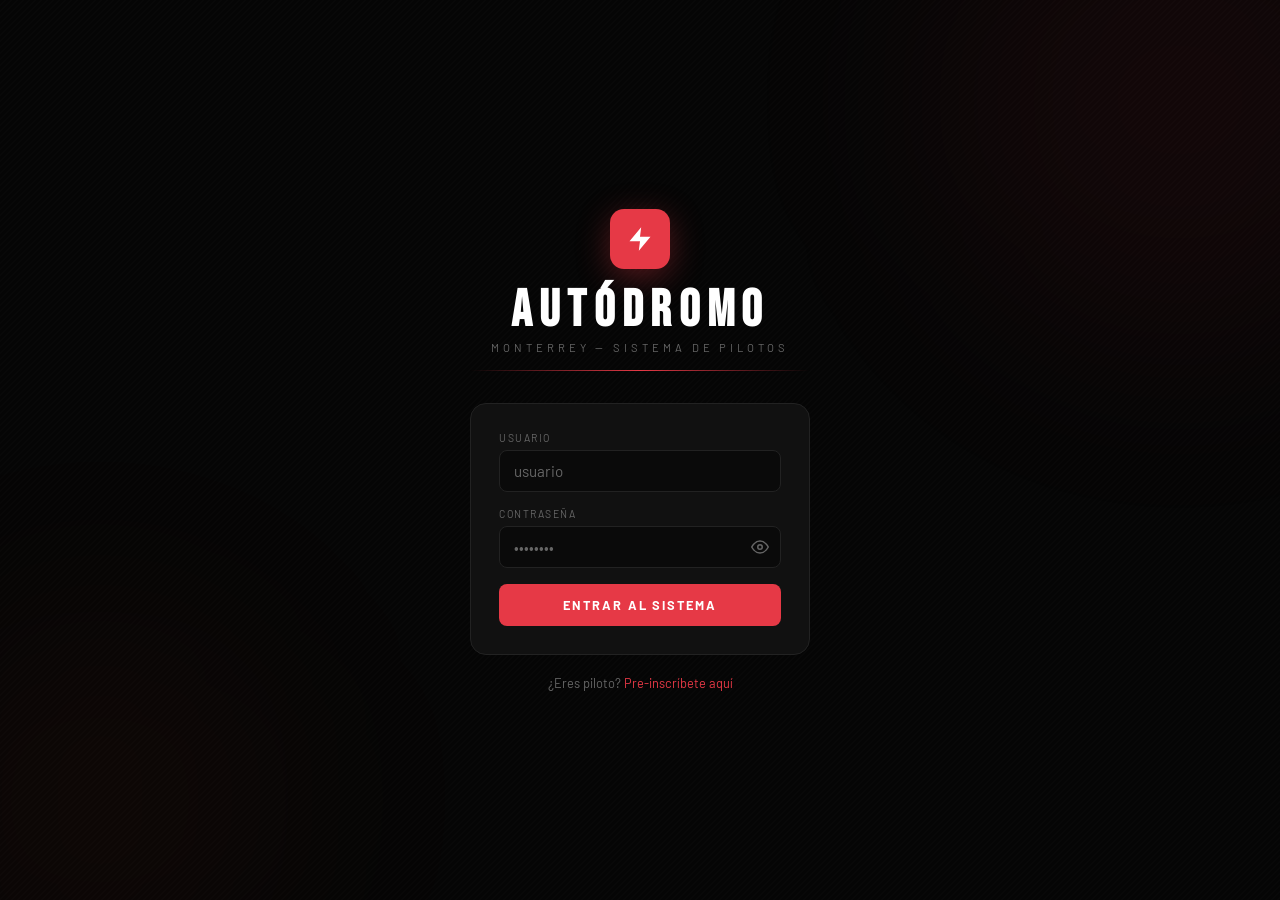
==== index.html @ 5948410a "primer commit" ====
<!DOCTYPE html>
<html lang="es">
<head>
  <meta charset="UTF-8" />
  <meta name="viewport" content="width=device-width, initial-scale=1.0" />
  <title>Autódromo Monterrey</title>
  <link rel="preconnect" href="https://fonts.googleapis.com" />
  <link href="https://fonts.googleapis.com/css2?family=Bebas+Neue&family=Barlow:wght@300;400;500;600;700&display=swap" rel="stylesheet" />
  <style>
    * { margin: 0; padding: 0; box-sizing: border-box; }
    body {
      background: #050505;
      color: #fff;
      font-family: 'Barlow', sans-serif;
      min-height: 100vh;
      display: flex;
      align-items: center;
      justify-content: center;
      background-image: url("data:image/svg+xml,%3Csvg width='6' height='6' viewBox='0 0 6 6' xmlns='http://www.w3.org/2000/svg'%3E%3Cg fill='%23ffffff' fill-opacity='0.02'%3E%3Cpath d='M5 0h1L0 6V5zM6 5v1H5z'/%3E%3C/g%3E%3C/svg%3E");
    }
    .loader { text-align: center; }
    .spinner {
      width: 40px; height: 40px;
      border: 2px solid #222;
      border-top-color: #e63946;
      border-radius: 50%;
      animation: spin 0.8s linear infinite;
      margin: 0 auto 16px;
    }
    @keyframes spin { to { transform: rotate(360deg); } }
    p { font-family: 'Bebas Neue'; letter-spacing: 0.2em; color: #666; }
  </style>
</head>
<body>
  <div class="loader">
    <div class="spinner"></div>
    <p>Autódromo Monterrey</p>
  </div>
  <script>
    // Redirigir según sesión activa
    const token = localStorage.getItem('autodromo_token');
    const usuario = JSON.parse(localStorage.getItem('autodromo_usuario') || 'null');
    if (token && usuario) {
      if (usuario.rol === 'admin' || usuario.rol === 'inscripciones') {
        window.location.href = './dashboard/index.html';
      } else {
        window.location.href = './dashboard/index.html';
      }
    } else {
      window.location.href = './Login/index.html';
    }
  </script>
</body>
</html>
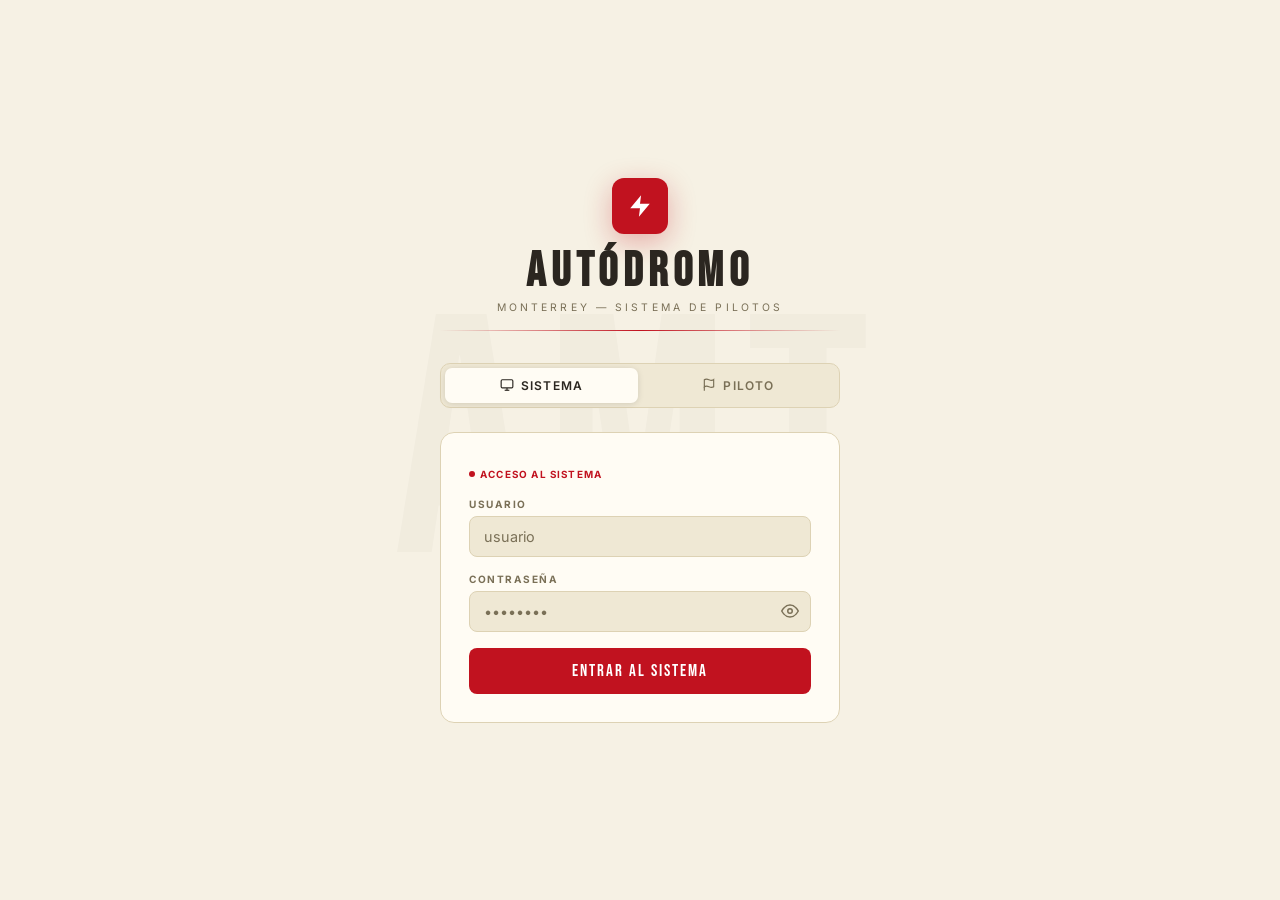
==== commit 65642870: "feat: PDF FEMADAC con hojas oficiales reales + tema claro marfil en todo el sistema - El PDF de lice" ====
--- a/index.html
+++ b/index.html
@@ -9,26 +9,26 @@
   <style>
     * { margin: 0; padding: 0; box-sizing: border-box; }
     body {
-      background: #050505;
-      color: #fff;
+      background: #f6f1e4;
+      color: #2b2620;
       font-family: 'Barlow', sans-serif;
       min-height: 100vh;
       display: flex;
       align-items: center;
       justify-content: center;
-      background-image: url("data:image/svg+xml,%3Csvg width='6' height='6' viewBox='0 0 6 6' xmlns='http://www.w3.org/2000/svg'%3E%3Cg fill='%23ffffff' fill-opacity='0.02'%3E%3Cpath d='M5 0h1L0 6V5zM6 5v1H5z'/%3E%3C/g%3E%3C/svg%3E");
+      background-image: url("data:image/svg+xml,%3Csvg width='6' height='6' viewBox='0 0 6 6' xmlns='http://www.w3.org/2000/svg'%3E%3Cg fill='%232b2620' fill-opacity='0.02'%3E%3Cpath d='M5 0h1L0 6V5zM6 5v1H5z'/%3E%3C/g%3E%3C/svg%3E");
     }
     .loader { text-align: center; }
     .spinner {
       width: 40px; height: 40px;
-      border: 2px solid #222;
-      border-top-color: #e63946;
+      border: 2px solid #ddd2b4;
+      border-top-color: #c1121f;
       border-radius: 50%;
       animation: spin 0.8s linear infinite;
       margin: 0 auto 16px;
     }
     @keyframes spin { to { transform: rotate(360deg); } }
-    p { font-family: 'Bebas Neue'; letter-spacing: 0.2em; color: #666; }
+    p { font-family: 'Bebas Neue'; letter-spacing: 0.2em; color: #7a7057; }
   </style>
 </head>
 <body>
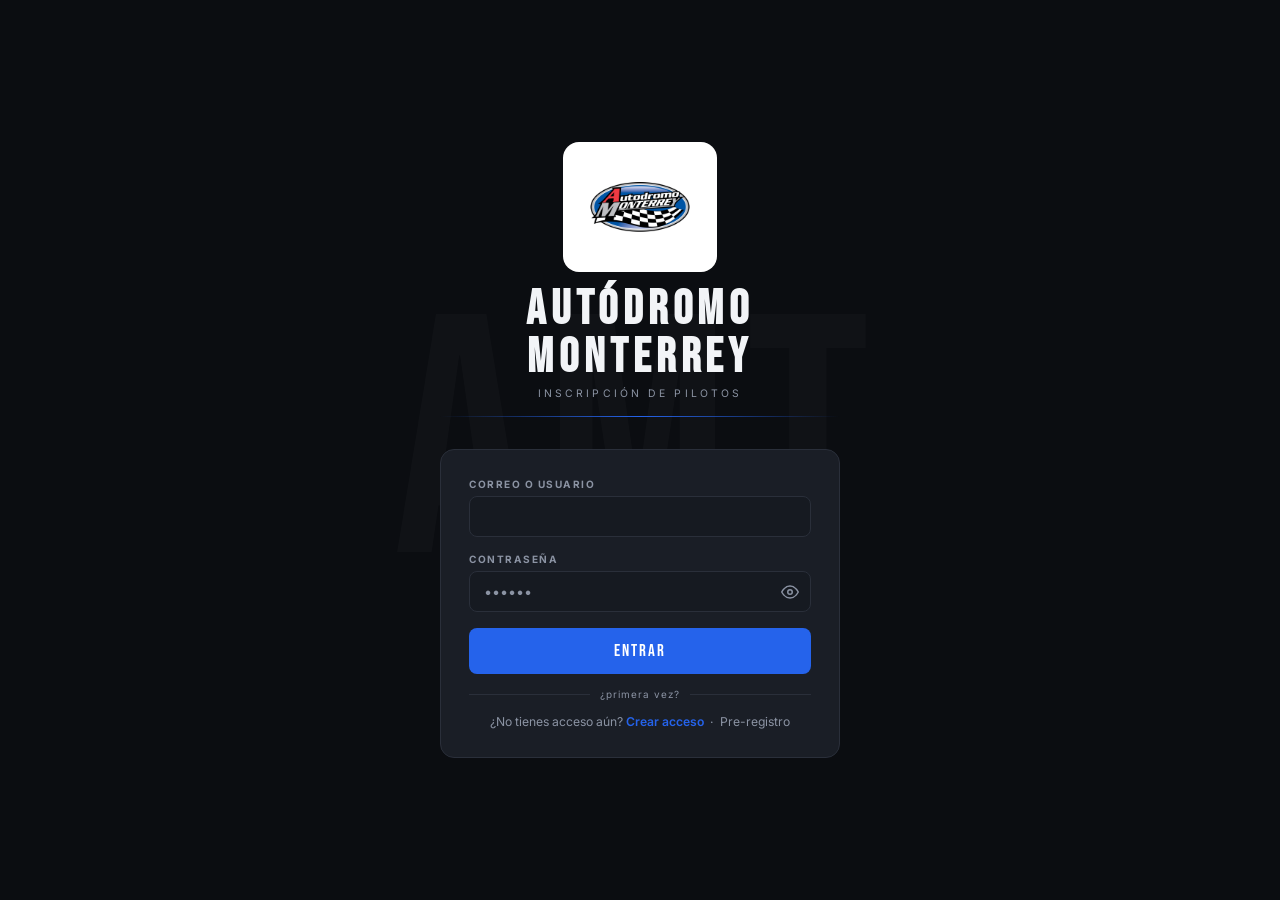
==== commit ac5d0461: "Tema oscuro en Login, Registro y la pantalla de carga raíz Se completa el tema oscuro (negro/gris/bl" ====
--- a/index.html
+++ b/index.html
@@ -9,26 +9,26 @@
   <style>
     * { margin: 0; padding: 0; box-sizing: border-box; }
     body {
-      background: #f6f1e4;
-      color: #2b2620;
+      background: #0b0d11;
+      color: #f2f4f7;
       font-family: 'Barlow', sans-serif;
       min-height: 100vh;
       display: flex;
       align-items: center;
       justify-content: center;
-      background-image: url("data:image/svg+xml,%3Csvg width='6' height='6' viewBox='0 0 6 6' xmlns='http://www.w3.org/2000/svg'%3E%3Cg fill='%232b2620' fill-opacity='0.02'%3E%3Cpath d='M5 0h1L0 6V5zM6 5v1H5z'/%3E%3C/g%3E%3C/svg%3E");
+      background-image: url("data:image/svg+xml,%3Csvg width='6' height='6' viewBox='0 0 6 6' xmlns='http://www.w3.org/2000/svg'%3E%3Cg fill='%23ffffff' fill-opacity='0.025'%3E%3Cpath d='M5 0h1L0 6V5zM6 5v1H5z'/%3E%3C/g%3E%3C/svg%3E");
     }
     .loader { text-align: center; }
     .spinner {
       width: 40px; height: 40px;
-      border: 2px solid #ddd2b4;
-      border-top-color: #c1121f;
+      border: 2px solid #2a2f3a;
+      border-top-color: #2563eb;
       border-radius: 50%;
       animation: spin 0.8s linear infinite;
       margin: 0 auto 16px;
     }
     @keyframes spin { to { transform: rotate(360deg); } }
-    p { font-family: 'Bebas Neue'; letter-spacing: 0.2em; color: #7a7057; }
+    p { font-family: 'Bebas Neue'; letter-spacing: 0.2em; color: #8b93a3; }
   </style>
 </head>
 <body>
@@ -39,13 +39,16 @@
   <script>
     // Redirigir según sesión activa
     const token = localStorage.getItem('autodromo_token');
-    const usuario = JSON.parse(localStorage.getItem('autodromo_usuario') || 'null');
+    let usuario = null;
+    try {
+      usuario = JSON.parse(localStorage.getItem('autodromo_usuario') || 'null');
+    } catch {
+      // Datos corruptos en localStorage: se limpian para no quedar atorados aquí.
+      localStorage.removeItem('autodromo_token');
+      localStorage.removeItem('autodromo_usuario');
+    }
     if (token && usuario) {
-      if (usuario.rol === 'admin' || usuario.rol === 'inscripciones') {
-        window.location.href = './dashboard/index.html';
-      } else {
-        window.location.href = './dashboard/index.html';
-      }
+      window.location.href = './dashboard/index.html';
     } else {
       window.location.href = './Login/index.html';
     }
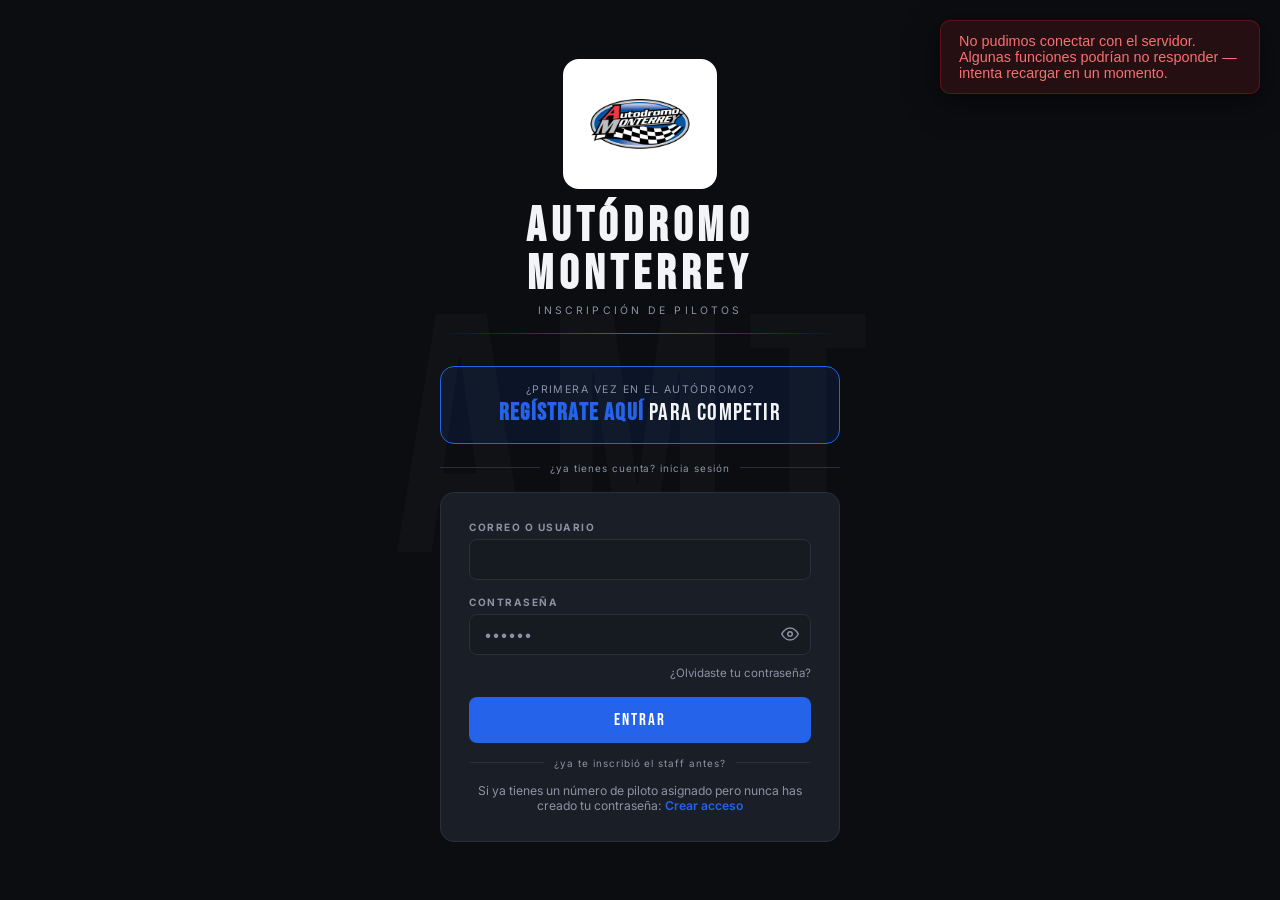
==== commit 2dd5bc4b: "Corregir XSS y botones de etapa, cortes con costo por categoría, y URLs sin index.html - XSS: el vis" ====
--- a/index.html
+++ b/index.html
@@ -48,9 +48,9 @@
       localStorage.removeItem('autodromo_usuario');
     }
     if (token && usuario) {
-      window.location.href = './dashboard/index.html';
+      window.location.href = './dashboard/';
     } else {
-      window.location.href = './Login/index.html';
+      window.location.href = './Login/';
     }
   </script>
 </body>
